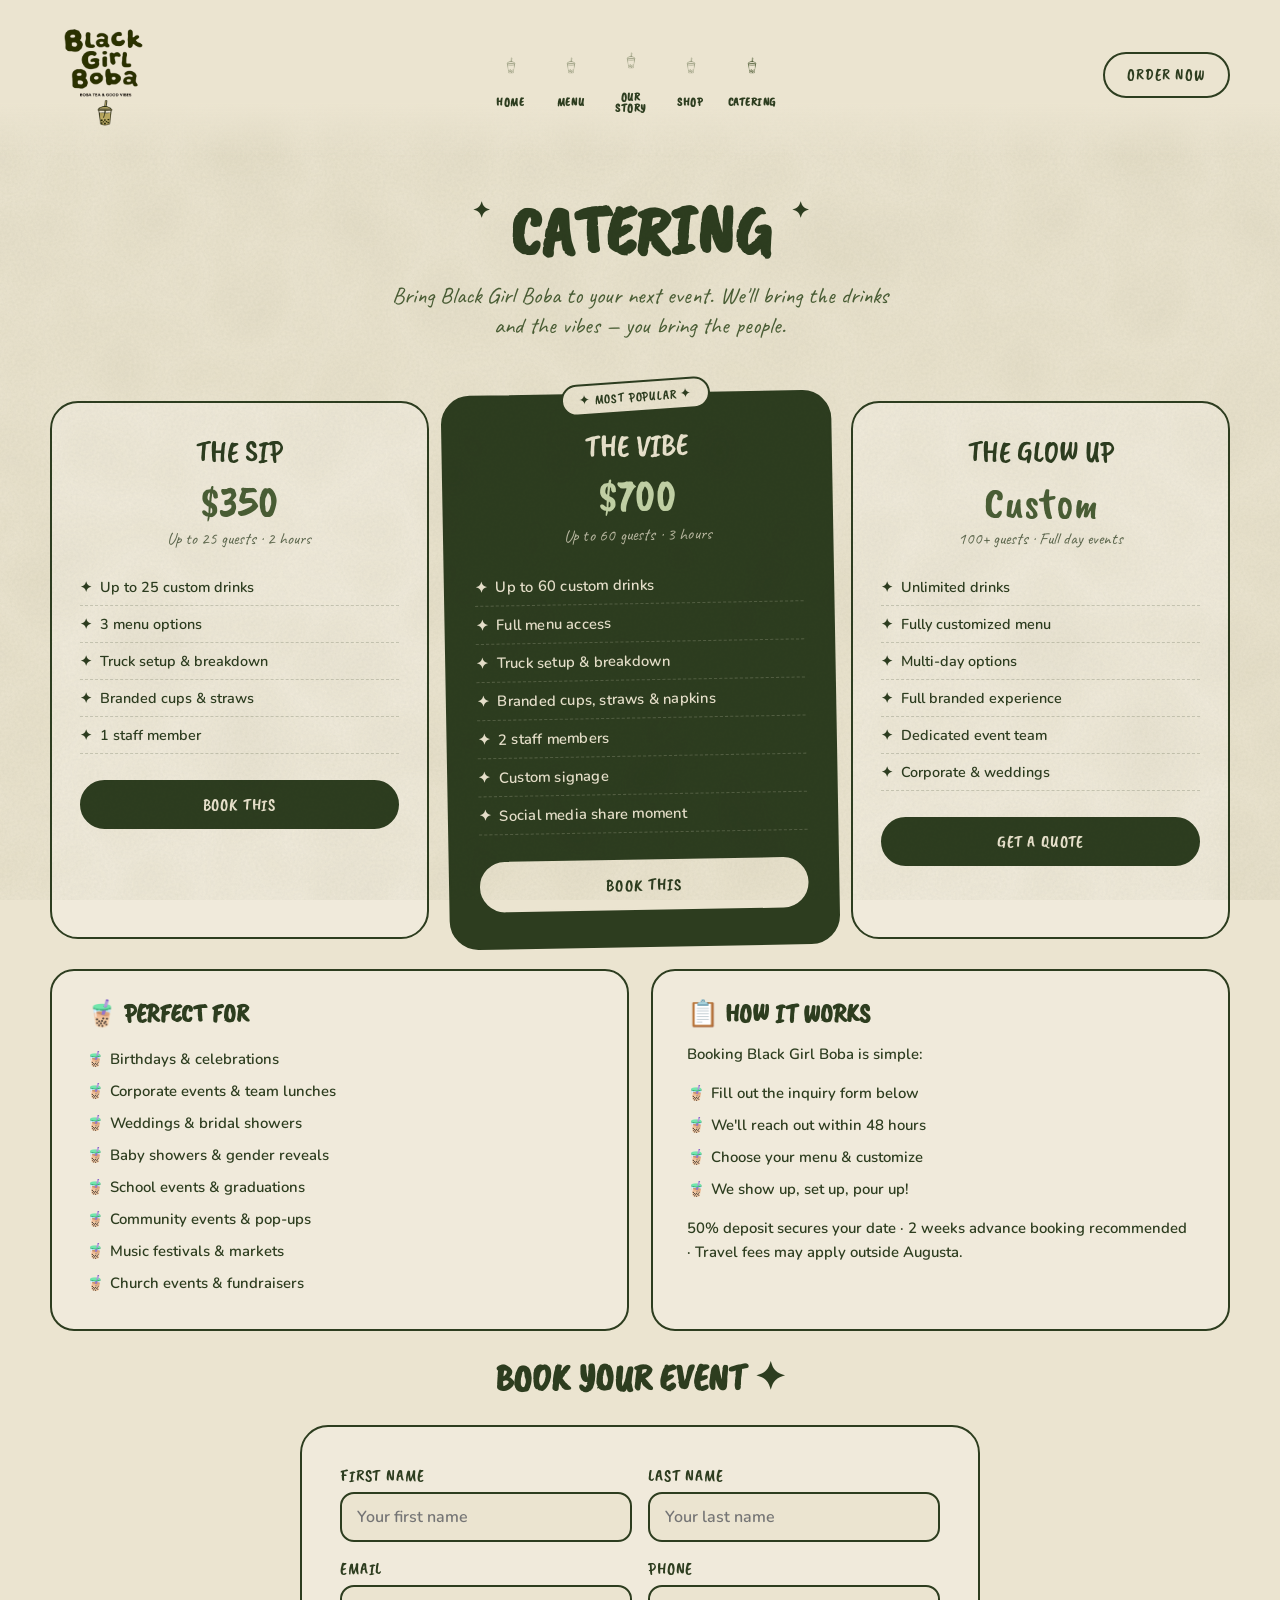
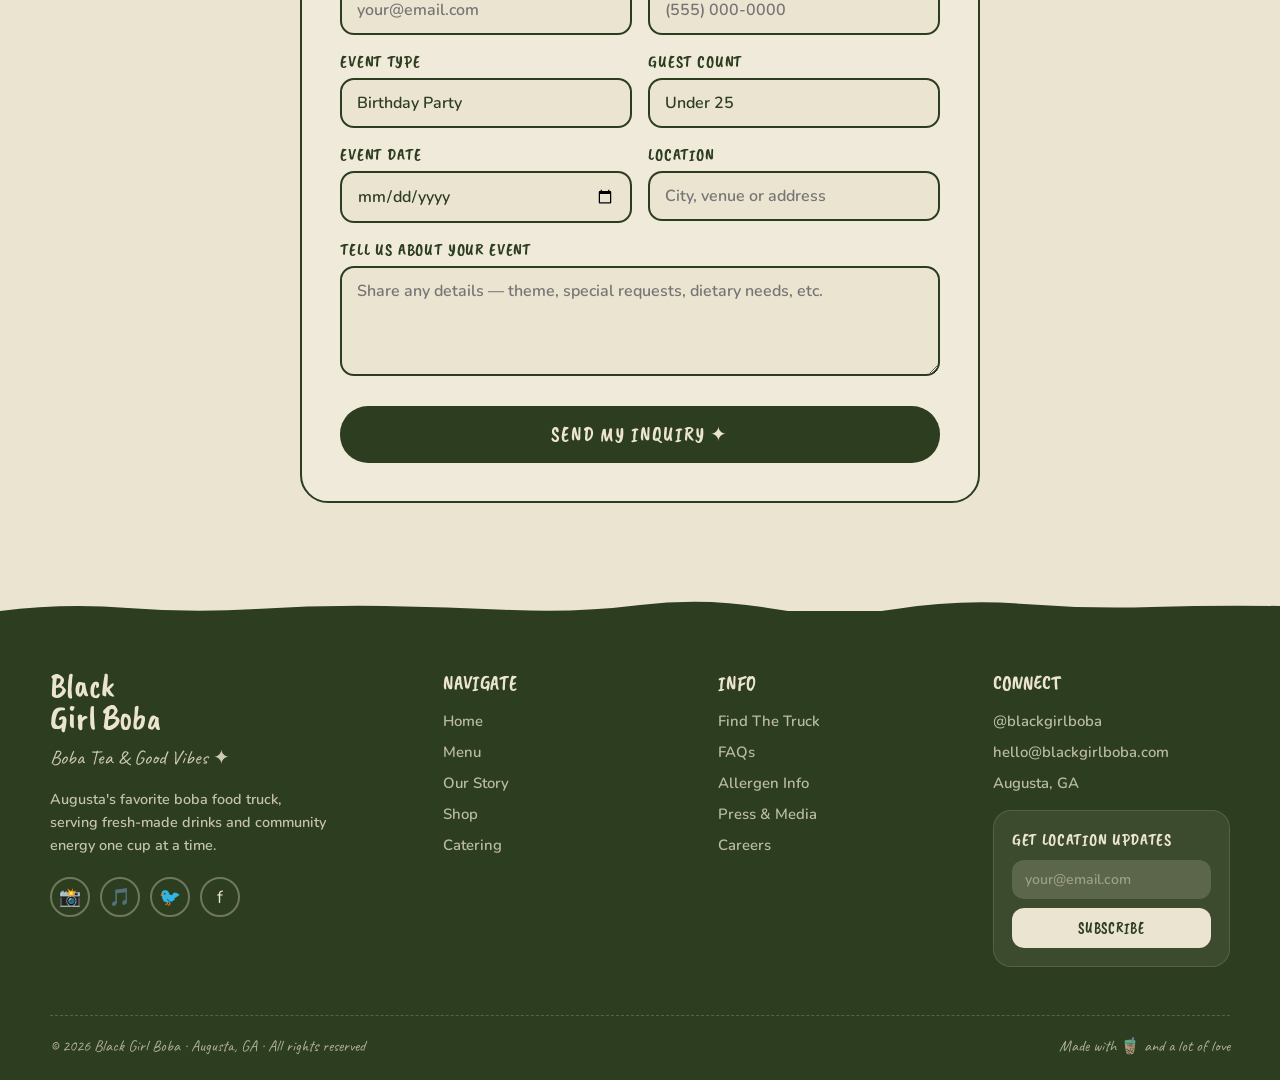
==== catering.html @ 7dc88e36 "Add full Black Girl Boba website" ====
<!DOCTYPE html>
<html lang="en">
<head>
  <meta charset="UTF-8">
  <meta name="viewport" content="width=device-width, initial-scale=1.0">
  <title>Catering — Black Girl Boba</title>
  <meta name="description" content="Book Black Girl Boba for your next event. We bring the drinks and the vibes — you bring the people.">
  <link rel="preconnect" href="https://fonts.googleapis.com">
  <link href="https://fonts.googleapis.com/css2?family=Caveat+Brush&family=Caveat:wght@600;700&family=Nunito:wght@600;700;800;900&display=swap" rel="stylesheet">
  <link rel="stylesheet" href="/css/styles.css?v=2">
</head>
<body data-page="catering">

<!-- ============ SVG SYMBOL DEFS ============ -->
<svg width="0" height="0" style="position:absolute" aria-hidden="true">
  <defs>
    <symbol id="cup-outline" viewBox="0 0 60 70">
      <path d="M 12 14 L 48 14 L 44 64 Q 30 68 16 64 Z" fill="none" stroke="currentColor" stroke-width="2" stroke-linejoin="round" stroke-linecap="round"/>
      <path d="M 10 14 Q 30 10 50 14" fill="none" stroke="currentColor" stroke-width="2" stroke-linecap="round"/>
      <path d="M 14 11 L 14 5 Q 14 3 16 3 L 18 3 Q 20 3 20 5 L 20 11" fill="none" stroke="currentColor" stroke-width="2" stroke-linecap="round"/>
      <path d="M 38 11 L 38 5 Q 38 3 40 3 L 42 3 Q 44 3 44 5 L 44 11" fill="none" stroke="currentColor" stroke-width="2" stroke-linecap="round"/>
    </symbol>
  </defs>
</svg>

<!-- ============ NAV ============ -->
<nav id="site-nav">
  <div class="nav-inner">
    <a class="brand-logo" href="/index.html"><img src="/images/logo.png" alt="Black Girl Boba" class="brand-logo-img"></a>
    <div class="nav-cups">
      <a class="nav-cup" href="/index.html" data-nav="home">
        <img class="cup-svg" src="/images/cup-icon.png" alt="">
        <span class="cup-label">Home</span>
      </a>
      <a class="nav-cup" href="/menu.html" data-nav="menu">
        <img class="cup-svg" src="/images/cup-icon.png" alt="">
        <span class="cup-label">Menu</span>
      </a>
      <a class="nav-cup" href="/story.html" data-nav="story">
        <img class="cup-svg" src="/images/cup-icon.png" alt="">
        <span class="cup-label">Our<br>Story</span>
      </a>
      <a class="nav-cup" href="/shop.html" data-nav="shop">
        <img class="cup-svg" src="/images/cup-icon.png" alt="">
        <span class="cup-label">Shop</span>
      </a>
      <a class="nav-cup" href="/catering.html" data-nav="catering">
        <img class="cup-svg" src="/images/cup-icon.png" alt="">
        <span class="cup-label">Catering</span>
      </a>
    </div>
    <a class="order-pill" href="/menu.html">Order Now</a>
    <button class="hamburger" aria-label="Open menu">
      <span></span><span></span><span></span>
    </button>
  </div>
</nav>

<!-- ============ MOBILE NAV DRAWER ============ -->
<div class="mobile-nav" role="dialog" aria-modal="true" aria-label="Navigation">
  <button class="mobile-nav-close" aria-label="Close menu">✕</button>
  <div class="mobile-nav-logo"><img src="/images/logo.png" alt="Black Girl Boba" class="mobile-logo-img"></div>
  <a href="/index.html"    data-nav="home">Home</a>
  <a href="/menu.html"     data-nav="menu">Menu</a>
  <a href="/story.html"    data-nav="story">Our Story</a>
  <a href="/shop.html"     data-nav="shop">Shop</a>
  <a href="/catering.html" data-nav="catering">Catering</a>
  <a href="/menu.html" class="mobile-order-pill">Order Now</a>
</div>

<!-- ============ PAGE CONTENT ============ -->
<main>
  <div class="page-hero">
    <h1 class="page-hero-title">Catering</h1>
    <p class="page-hero-sub">Bring Black Girl Boba to your next event. We'll bring the drinks and the vibes — you bring the people.</p>
  </div>

  <!-- PACKAGES -->
  <div class="pkgs">
    <div class="pkg">
      <div class="pkg-name">The Sip</div>
      <div class="pkg-price">$350</div>
      <div class="pkg-unit">Up to 25 guests · 2 hours</div>
      <ul class="pkg-list">
        <li>Up to 25 custom drinks</li>
        <li>3 menu options</li>
        <li>Truck setup &amp; breakdown</li>
        <li>Branded cups &amp; straws</li>
        <li>1 staff member</li>
      </ul>
      <a class="pkg-btn" href="#catering-form">Book This</a>
    </div>

    <div class="pkg fav">
      <div class="pkg-fav-tag">✦ Most Popular ✦</div>
      <div class="pkg-name">The Vibe</div>
      <div class="pkg-price">$700</div>
      <div class="pkg-unit">Up to 60 guests · 3 hours</div>
      <ul class="pkg-list">
        <li>Up to 60 custom drinks</li>
        <li>Full menu access</li>
        <li>Truck setup &amp; breakdown</li>
        <li>Branded cups, straws &amp; napkins</li>
        <li>2 staff members</li>
        <li>Custom signage</li>
        <li>Social media share moment</li>
      </ul>
      <a class="pkg-btn" href="#catering-form">Book This</a>
    </div>

    <div class="pkg">
      <div class="pkg-name">The Glow Up</div>
      <div class="pkg-price">Custom</div>
      <div class="pkg-unit">100+ guests · Full day events</div>
      <ul class="pkg-list">
        <li>Unlimited drinks</li>
        <li>Fully customized menu</li>
        <li>Multi-day options</li>
        <li>Full branded experience</li>
        <li>Dedicated event team</li>
        <li>Corporate &amp; weddings</li>
      </ul>
      <a class="pkg-btn" href="#catering-form">Get a Quote</a>
    </div>
  </div>

  <!-- INFO CARDS -->
  <div class="info-cards">
    <div class="info-card">
      <h3>🧋 Perfect For</h3>
      <ul>
        <li>Birthdays &amp; celebrations</li>
        <li>Corporate events &amp; team lunches</li>
        <li>Weddings &amp; bridal showers</li>
        <li>Baby showers &amp; gender reveals</li>
        <li>School events &amp; graduations</li>
        <li>Community events &amp; pop-ups</li>
        <li>Music festivals &amp; markets</li>
        <li>Church events &amp; fundraisers</li>
      </ul>
    </div>
    <div class="info-card">
      <h3>📋 How It Works</h3>
      <p>Booking Black Girl Boba is simple:</p>
      <ul>
        <li>Fill out the inquiry form below</li>
        <li>We'll reach out within 48 hours</li>
        <li>Choose your menu &amp; customize</li>
        <li>We show up, set up, pour up!</li>
      </ul>
      <p style="margin-top:12px">50% deposit secures your date · 2 weeks advance booking recommended · Travel fees may apply outside Augusta.</p>
    </div>
  </div>

  <!-- INQUIRY FORM
       Sign up free at formspree.io → create a form → replace YOUR_FORM_ID below -->
  <div class="form-wrap" id="catering-form">
    <h2>Book Your Event ✦</h2>
    <div class="form-card">
      <form id="inquiry-form" action="https://formspree.io/f/YOUR_FORM_ID" method="POST" novalidate>
        <input type="hidden" name="_subject" value="New Catering Inquiry — Black Girl Boba">

        <div class="form-row-2">
          <div class="fg">
            <label for="first-name">First Name</label>
            <input id="first-name" type="text" name="first_name" placeholder="Your first name" required>
          </div>
          <div class="fg">
            <label for="last-name">Last Name</label>
            <input id="last-name" type="text" name="last_name" placeholder="Your last name" required>
          </div>
        </div>

        <div class="form-row-2">
          <div class="fg">
            <label for="email">Email</label>
            <input id="email" type="email" name="email" placeholder="your@email.com" required>
          </div>
          <div class="fg">
            <label for="phone">Phone</label>
            <input id="phone" type="tel" name="phone" placeholder="(555) 000-0000">
          </div>
        </div>

        <div class="form-row-2">
          <div class="fg">
            <label for="event-type">Event Type</label>
            <select id="event-type" name="event_type">
              <option>Birthday Party</option>
              <option>Corporate Event</option>
              <option>Wedding</option>
              <option>Bridal / Baby Shower</option>
              <option>School / Graduation</option>
              <option>Community Event</option>
              <option>Festival / Market</option>
              <option>Other</option>
            </select>
          </div>
          <div class="fg">
            <label for="guest-count">Guest Count</label>
            <select id="guest-count" name="guest_count">
              <option>Under 25</option>
              <option>25–60</option>
              <option>60–100</option>
              <option>100+</option>
            </select>
          </div>
        </div>

        <div class="form-row-2">
          <div class="fg">
            <label for="event-date">Event Date</label>
            <input id="event-date" type="date" name="event_date">
          </div>
          <div class="fg">
            <label for="location">Location</label>
            <input id="location" type="text" name="location" placeholder="City, venue or address">
          </div>
        </div>

        <div class="fg">
          <label for="details">Tell Us About Your Event</label>
          <textarea id="details" name="details" placeholder="Share any details — theme, special requests, dietary needs, etc."></textarea>
        </div>

        <p id="form-error" class="form-error" style="display:none"></p>
        <button type="submit" class="form-submit" id="form-submit-btn">Send My Inquiry ✦</button>
      </form>
      <div class="form-success" id="form-success">
        <div style="font-size:3rem;margin-bottom:12px">🧋</div>
        <div>Inquiry sent! We'll reach out within 48 hours.</div>
      </div>
    </div>
  </div>
</main>

<!-- ============ FOOTER ============ -->
<footer id="site-footer">
  <div class="foot-inner">
    <div class="foot-top">
      <div>
        <div class="foot-brand">Black<br>Girl Boba</div>
        <div class="foot-tag">Boba Tea &amp; Good Vibes ✦</div>
        <p class="foot-blurb">Augusta's favorite boba food truck, serving fresh-made drinks and community energy one cup at a time.</p>
        <div class="socials">
          <a id="foot-instagram" class="social-btn" href="#" aria-label="Instagram">📸</a>
          <a id="foot-tiktok"    class="social-btn" href="#" aria-label="TikTok">🎵</a>
          <a id="foot-twitter"   class="social-btn" href="#" aria-label="Twitter">🐦</a>
          <a id="foot-facebook"  class="social-btn" href="#" aria-label="Facebook">f</a>
        </div>
      </div>
      <div>
        <div class="foot-col-title">Navigate</div>
        <ul class="foot-links">
          <li><a href="/index.html">Home</a></li>
          <li><a href="/menu.html">Menu</a></li>
          <li><a href="/story.html">Our Story</a></li>
          <li><a href="/shop.html">Shop</a></li>
          <li><a href="/catering.html">Catering</a></li>
        </ul>
      </div>
      <div>
        <div class="foot-col-title">Info</div>
        <ul class="foot-links">
          <li><a href="/index.html#schedule">Find The Truck</a></li>
          <li><a href="#">FAQs</a></li>
          <li><a href="#">Allergen Info</a></li>
          <li><a href="#">Press &amp; Media</a></li>
          <li><a href="#">Careers</a></li>
        </ul>
      </div>
      <div>
        <div class="foot-col-title">Connect</div>
        <ul class="foot-links">
          <li><a href="#">@blackgirlboba</a></li>
          <li><a href="#">hello@blackgirlboba.com</a></li>
          <li><a href="#">Augusta, GA</a></li>
        </ul>
        <div class="foot-news">
          <div class="foot-news-title">Get Location Updates</div>
          <form id="newsletter-form">
            <input type="email" placeholder="your@email.com" required>
            <button type="submit">Subscribe</button>
          </form>
        </div>
      </div>
    </div>
    <div class="foot-bottom">
      <p>© 2026 Black Girl Boba · Augusta, GA · All rights reserved</p>
      <p>Made with 🧋 and a lot of love</p>
    </div>
  </div>
</footer>

<div id="toast"><span id="toast-msg"></span></div>

<script src="/js/main.js?v=2"></script>
<script>
  const form = document.getElementById('inquiry-form');
  const btn  = document.getElementById('form-submit-btn');
  const err  = document.getElementById('form-error');

  form?.addEventListener('submit', async e => {
    e.preventDefault();
    err.style.display = 'none';

    const required = form.querySelectorAll('[required]');
    for (const field of required) {
      if (!field.value.trim()) {
        err.textContent = 'Please fill in all required fields.';
        err.style.display = 'block';
        field.focus();
        return;
      }
    }

    btn.textContent = 'Sending…';
    btn.disabled = true;

    try {
      const res = await fetch(form.action, {
        method: 'POST',
        body: new FormData(form),
        headers: { 'Accept': 'application/json' }
      });
      if (res.ok) {
        form.style.display = 'none';
        document.getElementById('form-success').style.display = 'block';
        showToast("Inquiry sent! We'll reach out in 48 hours ✦");
      } else {
        throw new Error();
      }
    } catch {
      err.textContent = 'Something went wrong. Please email us at hello@blackgirlboba.com';
      err.style.display = 'block';
      btn.textContent = 'Send My Inquiry ✦';
      btn.disabled = false;
    }
  });
</script>
</body>
</html>
---- css/styles.css ----
/* ============================================================
   BLACK GIRL BOBA — Shared Stylesheet
   ============================================================ */

:root {
  --green-dark: #2d3d1f;
  --green-mid: #4a5e35;
  --green-deep: #1f2d15;
  --green-light: #c4d3a8;
  --green-pale: #d8e0c4;
  --cream: #ebe4d0;
  --cream-light: #f0eadb;
  --cream-warm: #e5dcc4;
  --paper: #ebe4d0;
  --ink: #2d3d1f;
  --nav-height: 90px;
}

* { margin: 0; padding: 0; box-sizing: border-box; }

html { scroll-behavior: smooth; }

body {
  font-family: 'Nunito', sans-serif;
  background: var(--paper);
  color: var(--ink);
  overflow-x: hidden;
  position: relative;
}

/* ---- Paper texture overlay ---- */
body::before {
  content: '';
  position: fixed;
  inset: 0;
  background-image: url("data:image/svg+xml,%3Csvg viewBox='0 0 400 400' xmlns='http://www.w3.org/2000/svg'%3E%3Cfilter id='n'%3E%3CfeTurbulence type='fractalNoise' baseFrequency='0.85' numOctaves='3' stitchTiles='stitch'/%3E%3CfeColorMatrix values='0 0 0 0 0.18 0 0 0 0 0.24 0 0 0 0 0.12 0 0 0 0.12 0'/%3E%3C/filter%3E%3Crect width='100%25' height='100%25' filter='url(%23n)'/%3E%3C/svg%3E");
  pointer-events: none;
  z-index: 2;
  mix-blend-mode: multiply;
  opacity: 0.6;
}

body::after {
  content: '';
  position: fixed;
  inset: 0;
  background-image: url("data:image/svg+xml,%3Csvg viewBox='0 0 600 600' xmlns='http://www.w3.org/2000/svg'%3E%3Cfilter id='p'%3E%3CfeTurbulence type='turbulence' baseFrequency='0.015' numOctaves='2'/%3E%3CfeColorMatrix values='0 0 0 0 0.4 0 0 0 0 0.4 0 0 0 0 0.2 0 0 0 0.18 0'/%3E%3C/filter%3E%3Crect width='100%25' height='100%25' filter='url(%23p)'/%3E%3C/svg%3E");
  pointer-events: none;
  z-index: 1;
  mix-blend-mode: multiply;
  opacity: 0.5;
}

/* ============================================================
   NAVIGATION
   ============================================================ */
#site-nav {
  padding: 20px 50px 28px;
  position: relative;
  z-index: 100;
  background: linear-gradient(to bottom, var(--paper) 0%, var(--paper) 65%, transparent 100%);
}

.nav-inner {
  max-width: 1500px;
  margin: 0 auto;
  display: flex;
  align-items: center;
  justify-content: space-between;
  gap: 20px;
}

.brand-logo {
  text-decoration: none;
  flex-shrink: 0;
  display: block;
}

.brand-logo-img {
  height: 110px;
  width: auto;
  display: block;
  border-radius: 16px;
}

.nav-cups {
  display: flex;
  align-items: center;
  gap: 6px;
  flex-wrap: nowrap;
}

.nav-cup {
  background: transparent;
  border: none;
  cursor: pointer;
  display: flex;
  flex-direction: column;
  align-items: center;
  padding: 4px;
  color: var(--green-dark);
  font-family: 'Caveat Brush', cursive;
  font-size: 0.85rem;
  letter-spacing: 0.04em;
  text-transform: uppercase;
  transition: transform 0.2s;
  text-decoration: none;
}

.nav-cup:hover { transform: translateY(-3px) rotate(-2deg); }

.nav-cup .cup-svg { opacity: 0.55; transition: opacity 0.2s; }
.nav-cup:hover .cup-svg,
.nav-cup.active .cup-svg { opacity: 1; }
.nav-cup.active .cup-label { font-weight: 900; }

.cup-svg {
  width: 46px;
  height: 50px;
  margin-bottom: 6px;
  display: block;
}

.cup-label {
  line-height: 0.95;
  text-align: center;
  max-width: 58px;
  font-size: 0.74rem;
  font-weight: 700;
}

.order-pill {
  background: transparent;
  border: 2.5px solid var(--green-dark);
  border-radius: 30px;
  padding: 11px 22px;
  font-family: 'Caveat Brush', cursive;
  font-size: 1rem;
  letter-spacing: 0.06em;
  color: var(--green-dark);
  cursor: pointer;
  text-transform: uppercase;
  text-decoration: none;
  display: inline-block;
  transition: all 0.25s;
  white-space: nowrap;
  flex-shrink: 0;
}

.order-pill:hover {
  background: var(--green-dark);
  color: var(--cream);
  transform: rotate(-1deg);
}

/* ---- Mobile hamburger ---- */
.hamburger {
  display: none;
  flex-direction: column;
  justify-content: center;
  gap: 5px;
  width: 42px;
  height: 42px;
  background: none;
  border: 2px solid var(--green-dark);
  border-radius: 12px;
  cursor: pointer;
  padding: 8px;
  flex-shrink: 0;
}

.hamburger span {
  display: block;
  width: 100%;
  height: 2.5px;
  background: var(--green-dark);
  border-radius: 2px;
  transition: all 0.3s;
  transform-origin: center;
}

.hamburger.open span:nth-child(1) { transform: translateY(7.5px) rotate(45deg); }
.hamburger.open span:nth-child(2) { opacity: 0; transform: scaleX(0); }
.hamburger.open span:nth-child(3) { transform: translateY(-7.5px) rotate(-45deg); }

/* ---- Mobile nav drawer ---- */
.mobile-nav {
  display: none;
  position: fixed;
  inset: 0;
  background: var(--paper);
  z-index: 200;
  flex-direction: column;
  align-items: center;
  justify-content: center;
  gap: 10px;
  opacity: 0;
  pointer-events: none;
  transition: opacity 0.3s;
}

.mobile-nav.open {
  opacity: 1;
  pointer-events: all;
}

.mobile-nav-close {
  position: absolute;
  top: 22px;
  right: 24px;
  background: none;
  border: 2px solid var(--green-dark);
  border-radius: 12px;
  width: 42px;
  height: 42px;
  font-family: 'Caveat Brush', cursive;
  font-size: 1.2rem;
  color: var(--green-dark);
  cursor: pointer;
  display: flex;
  align-items: center;
  justify-content: center;
}

.mobile-nav-logo {
  text-align: center;
  margin-bottom: 20px;
}

.mobile-logo-img {
  height: 130px;
  width: auto;
  border-radius: 20px;
}

.mobile-nav a {
  font-family: 'Caveat Brush', cursive;
  font-size: 2.2rem;
  color: var(--green-dark);
  text-decoration: none;
  text-transform: uppercase;
  letter-spacing: 0.04em;
  padding: 12px 40px;
  border-radius: 20px;
  width: 80%;
  text-align: center;
  transition: all 0.2s;
}

.mobile-nav a:hover,
.mobile-nav a.active { background: var(--green-dark); color: var(--cream); }

.mobile-nav .mobile-order-pill {
  margin-top: 14px;
  background: var(--green-dark);
  color: var(--cream);
  padding: 14px 40px;
  font-size: 1.5rem;
}

/* ============================================================
   PAGE ANIMATIONS
   ============================================================ */
main { animation: fadeIn 0.4s ease; }

@keyframes fadeIn {
  from { opacity: 0; transform: translateY(10px); }
  to   { opacity: 1; transform: translateY(0); }
}

/* ============================================================
   HOME — HERO
   ============================================================ */
.hero {
  position: relative;
  overflow: hidden;
  padding: 90px 8vw 90px;
  display: grid;
  grid-template-columns: 1.1fr 0.6fr;
  gap: 30px;
  align-items: center;
  min-height: 680px;
}

/* cream gradient fades left side for text legibility */
.hero::before {
  content: '';
  position: absolute;
  inset: 0;
  background: linear-gradient(to right,
    rgba(235,228,208,0.82) 0%,
    rgba(235,228,208,0.55) 40%,
    rgba(235,228,208,0.10) 65%,
    transparent 85%);
  z-index: 1;
  pointer-events: none;
}

.hero-bg-photo {
  position: absolute;
  inset: 0;
  width: 100%;
  height: 100%;
  object-fit: cover;
  object-position: center center;
  z-index: 0;
}

.doodle {
  position: absolute;
  pointer-events: none;
  color: var(--green-dark);
  z-index: 2;
}

.doodle-leaves-1 { top: 80px; left: 10px; width: 80px; }
.doodle-leaves-2 { top: 300px; left: 380px; width: 70px; opacity: 0.85; }
.doodle-star-1   { top: 200px; left: 30px; width: 26px; }
.doodle-star-2   { top: 130px; left: 480px; width: 22px; }
.doodle-star-3   { top: 340px; left: 450px; width: 22px; }
.doodle-heart-1  { top: 240px; left: 460px; width: 24px; }
.doodle-spark-1  { top: 80px; right: 280px; width: 18px; }
.doodle-spark-2  { top: 400px; left: 540px; width: 18px; }

.hero-left { position: relative; z-index: 2; padding-top: 20px; }

.hero-headline {
  font-family: 'Caveat Brush', cursive;
  font-size: clamp(3.2rem, 6.5vw, 5.8rem);
  color: var(--green-dark);
  line-height: 0.92;
  letter-spacing: 0.005em;
  margin-bottom: 26px;
  text-transform: uppercase;
}

.hero-sub {
  font-family: 'Caveat', cursive;
  font-size: 1.45rem;
  color: var(--green-dark);
  font-weight: 600;
  line-height: 1.3;
  margin-bottom: 30px;
  max-width: 300px;
}

.hero-ctas {
  display: flex;
  align-items: center;
  gap: 22px;
  flex-wrap: wrap;
}

.cta-cup-small { width: 46px; height: 52px; flex-shrink: 0; }

.btn-solid {
  background: var(--green-dark);
  color: var(--cream);
  border: none;
  border-radius: 35px;
  padding: 14px 30px;
  font-family: 'Caveat Brush', cursive;
  font-size: 1.15rem;
  letter-spacing: 0.06em;
  text-transform: uppercase;
  cursor: pointer;
  text-decoration: none;
  display: inline-block;
  transition: all 0.25s;
}

.btn-solid:hover { background: var(--green-mid); transform: rotate(-1deg) scale(1.02); }

.btn-underline {
  background: none;
  border: none;
  color: var(--green-dark);
  font-family: 'Caveat Brush', cursive;
  font-size: 1.15rem;
  letter-spacing: 0.06em;
  text-transform: uppercase;
  cursor: pointer;
  border-bottom: 2.5px solid var(--green-dark);
  padding-bottom: 3px;
  text-decoration: none;
  transition: all 0.2s;
}

.btn-underline:hover { color: var(--green-mid); }

.hero-center {
  position: relative;
  display: flex;
  justify-content: center;
  align-items: center;
}

.cup-photo {
  width: 100%;
  max-width: 320px;
  aspect-ratio: 3/4;
  filter: drop-shadow(8px 12px 20px rgba(45,61,31,0.25));
}

.cup-photo svg { width: 100%; height: 100%; }

.cup-photo img {
  width: 100%;
  height: 100%;
  object-fit: cover;
  object-position: center center;
  border-radius: 20px;
  display: block;
}

.hero-right {
  display: flex;
  flex-direction: column;
  align-items: center;
  gap: 28px;
  position: relative;
  z-index: 2;
}

.glow-circle {
  width: 160px;
  height: 160px;
  background: var(--green-dark);
  border-radius: 50%;
  display: flex;
  flex-direction: column;
  align-items: center;
  justify-content: center;
  color: var(--cream);
  font-family: 'Caveat Brush', cursive;
  font-size: 1.5rem;
  line-height: 1.0;
  text-transform: uppercase;
  animation: gentleSpin 8s ease-in-out infinite;
}

@keyframes gentleSpin {
  0%, 100% { transform: rotate(-3deg); }
  50%       { transform: rotate(3deg); }
}

.glow-circle svg { width: 34px; height: 38px; margin-top: 6px; }

.thank-you-script {
  font-family: 'Caveat', cursive;
  font-size: 1.6rem;
  color: var(--green-dark);
  font-weight: 700;
  transform: rotate(-4deg);
  margin-top: 10px;
}

/* ============================================================
   HOME — BOTTOM CARDS STRIP
   ============================================================ */
.cards-strip {
  max-width: 1500px;
  margin: 0 auto;
  padding: 20px 50px 0;
  display: grid;
  grid-template-columns: 1fr 1.3fr 1fr;
  gap: 16px;
}

.strip-card {
  border-radius: 24px;
  padding: 36px 32px;
  position: relative;
  overflow: hidden;
  min-height: 280px;
  display: flex;
  flex-direction: column;
  justify-content: space-between;
}

.card-dark  { background: var(--green-dark); color: var(--cream); }
.card-light { background: none; color: var(--cream); display: block; padding: 0; }
.card-photo { background: none; color: var(--green-dark); display: block; padding: 0; }

.card-light-content {
  position: absolute;
  inset: 0;
  z-index: 2;
  display: flex;
  flex-direction: column;
  justify-content: flex-end;
  padding: 28px 26px;
  background: linear-gradient(to top,
    rgba(45,61,31,0.80) 0%,
    rgba(45,61,31,0.45) 55%,
    transparent 100%);
  border-radius: 24px;
}

.card-title {
  font-family: 'Caveat Brush', cursive;
  font-size: 1.6rem;
  line-height: 1.05;
  text-transform: uppercase;
  margin-bottom: 10px;
}

.card-divider {
  width: 50px;
  height: 2.5px;
  background: currentColor;
  margin-bottom: 14px;
  opacity: 0.8;
}

.card-body {
  font-family: 'Caveat', cursive;
  font-size: 1.2rem;
  line-height: 1.3;
  margin-bottom: 18px;
}

.card-link {
  font-family: 'Caveat Brush', cursive;
  font-size: 1rem;
  letter-spacing: 0.08em;
  text-transform: uppercase;
  color: currentColor;
  text-decoration: none;
  border-bottom: 2px solid currentColor;
  padding-bottom: 2px;
  align-self: flex-start;
  background: none;
  border-left: none;
  border-right: none;
  border-top: none;
  cursor: pointer;
}

.card-leaves {
  position: absolute;
  bottom: 20px;
  right: 20px;
  width: 90px;
  opacity: 0.55;
  filter: brightness(0) invert(1) sepia(0.2) brightness(1.05);
}
.strip-cup   { width: 100px; height: 140px; flex-shrink: 0; }

.strip-card-img {
  width: 120px;
  height: 120px;
  object-fit: cover;
  border-radius: 14px;
  flex-shrink: 0;
}

.card-bg-photo {
  position: absolute;
  inset: 0;
  width: 100%;
  height: 100%;
  object-fit: cover;
}

.treat-yourself {
  position: absolute;
  z-index: 2;
  bottom: 24px;
  right: 24px;
  font-family: 'Caveat', cursive;
  font-size: 1.5rem;
  font-weight: 700;
  color: var(--cream);
  background: rgba(45, 61, 31, 0.58);
  backdrop-filter: blur(6px);
  -webkit-backdrop-filter: blur(6px);
  padding: 12px 18px;
  border-radius: 12px;
  text-align: center;
  line-height: 1.1;
}

.treat-yourself::after { content: '→'; display: block; font-size: 1.1rem; margin-top: 4px; }

/* ============================================================
   HOME — FEATURES BAR
   ============================================================ */
.features-bar {
  background: var(--green-dark);
  margin-top: 30px;
  padding: 22px 50px;
  color: var(--cream);
  position: relative;
}

.features-bar::before {
  content: '';
  position: absolute;
  top: -8px;
  left: 0;
  right: 0;
  height: 16px;
  background-image: url("data:image/svg+xml,%3Csvg xmlns='http://www.w3.org/2000/svg' viewBox='0 0 100 16' preserveAspectRatio='none' fill='%232d3d1f'%3E%3Cpath d='M0,16 L0,8 Q5,2 10,6 T20,7 T30,5 T40,8 T50,4 T60,6 T70,7 T80,3 T90,6 T100,5 L100,16 Z'/%3E%3C/svg%3E");
  background-size: 100% 100%;
}

.features-inner {
  max-width: 1400px;
  margin: 0 auto;
  display: flex;
  justify-content: space-around;
  align-items: center;
  gap: 20px;
  flex-wrap: wrap;
}

.feature {
  display: flex;
  align-items: center;
  gap: 12px;
  font-family: 'Caveat Brush', cursive;
  font-size: 1.05rem;
  letter-spacing: 0.06em;
  text-transform: uppercase;
}

.feature svg { width: 26px; height: 26px; }

/* ============================================================
   PAGE HEROES (shared across inner pages)
   ============================================================ */
.page-hero {
  max-width: 1500px;
  margin: 0 auto;
  padding: 40px 50px 30px;
  text-align: center;
  position: relative;
}

.page-hero-title {
  font-family: 'Caveat Brush', cursive;
  font-size: clamp(2.8rem, 5.5vw, 4.8rem);
  color: var(--green-dark);
  line-height: 0.95;
  text-transform: uppercase;
  margin-bottom: 16px;
  position: relative;
  display: inline-block;
}

.page-hero-title::before { content: '✦'; position: absolute; font-size: 1.4rem; top: 2px; left: -38px; color: var(--green-dark); }
.page-hero-title::after  { content: '✦'; position: absolute; font-size: 1.4rem; top: 2px; right: -38px; color: var(--green-dark); }

.page-hero-sub {
  font-family: 'Caveat', cursive;
  font-size: 1.45rem;
  color: var(--green-mid);
  max-width: 520px;
  margin: 0 auto;
  line-height: 1.3;
}

/* ============================================================
   MENU PAGE
   ============================================================ */
.menu-tabs {
  max-width: 1500px;
  margin: 30px auto 20px;
  padding: 0 50px;
  display: flex;
  gap: 12px;
  justify-content: center;
  flex-wrap: wrap;
}

.menu-tab {
  background: transparent;
  border: 2.5px solid var(--green-dark);
  color: var(--green-dark);
  border-radius: 25px;
  padding: 9px 20px;
  font-family: 'Caveat Brush', cursive;
  font-size: 0.95rem;
  letter-spacing: 0.05em;
  text-transform: uppercase;
  cursor: pointer;
  transition: all 0.2s;
}

.menu-tab:hover { transform: translateY(-2px); }
.menu-tab.active { background: var(--green-dark); color: var(--cream); }

.menu-section {
  max-width: 1400px;
  margin: 0 auto;
  padding: 30px 50px;
}

.menu-cat-label {
  font-family: 'Caveat Brush', cursive;
  font-size: 1.9rem;
  color: var(--green-dark);
  text-transform: uppercase;
  margin-bottom: 24px;
  display: flex;
  align-items: center;
  gap: 16px;
}

.menu-cat-label::after {
  content: '';
  flex: 1;
  height: 2px;
  background-image: url("data:image/svg+xml,%3Csvg xmlns='http://www.w3.org/2000/svg' viewBox='0 0 100 4'%3E%3Cpath d='M0,2 Q25,0 50,2 T100,2' stroke='%232d3d1f' stroke-width='2' fill='none' stroke-dasharray='3 3'/%3E%3C/svg%3E");
  background-repeat: repeat-x;
  background-size: 100px 4px;
}

.menu-grid {
  display: grid;
  grid-template-columns: repeat(auto-fill, minmax(280px, 1fr));
  gap: 18px;
}

.menu-item {
  background: var(--cream-light);
  border: 2.5px solid var(--green-dark);
  border-radius: 24px;
  padding: 22px 22px 20px;
  position: relative;
  transition: all 0.25s;
  cursor: pointer;
}

.menu-item:hover {
  transform: translateY(-4px) rotate(-0.5deg);
  box-shadow: 6px 8px 0 var(--green-dark);
}

.menu-item-head {
  display: flex;
  justify-content: space-between;
  align-items: flex-start;
  margin-bottom: 8px;
  gap: 10px;
}

.menu-item-name {
  font-family: 'Caveat Brush', cursive;
  font-size: 1.4rem;
  color: var(--green-dark);
  line-height: 1.0;
  text-transform: uppercase;
  flex: 1;
}

.menu-item-price {
  font-family: 'Caveat Brush', cursive;
  font-size: 1.5rem;
  color: var(--green-mid);
  flex-shrink: 0;
}

.menu-item-desc {
  font-family: 'Caveat', cursive;
  font-size: 1.1rem;
  color: var(--green-dark);
  line-height: 1.3;
  margin-bottom: 14px;
}

.menu-item-pills { display: flex; gap: 6px; flex-wrap: wrap; }

.pill {
  font-family: 'Caveat Brush', cursive;
  font-size: 0.74rem;
  letter-spacing: 0.05em;
  text-transform: uppercase;
  padding: 4px 11px;
  border-radius: 12px;
  border: 1.5px solid var(--green-dark);
}

.pill-pop    { background: var(--green-dark); color: var(--cream); }
.pill-vegan  { background: var(--green-light); color: var(--green-dark); }
.pill-new    { background: var(--cream); color: var(--green-dark); border-color: var(--green-dark); }
.pill-season { background: var(--cream-warm); color: var(--green-dark); }

/* ============================================================
   STORY PAGE
   ============================================================ */
.story-wrap {
  max-width: 860px;
  margin: 0 auto;
  padding: 30px 50px 70px;
}

.story-intro {
  text-align: center;
  padding: 20px 0 44px;
  font-family: 'Caveat', cursive;
  font-size: 1.45rem;
  color: var(--green-dark);
  line-height: 1.4;
}

.story-block {
  background: var(--cream-light);
  border: 2.5px solid var(--green-dark);
  border-radius: 28px;
  padding: 34px 38px;
  margin-bottom: 28px;
  position: relative;
}

.story-block:nth-child(odd)  { transform: rotate(-0.5deg); }
.story-block:nth-child(even) { transform: rotate(0.5deg); }

.story-block-tag {
  font-family: 'Caveat', cursive;
  font-size: 1.1rem;
  color: var(--green-mid);
  margin-bottom: 6px;
}

.story-block-title {
  font-family: 'Caveat Brush', cursive;
  font-size: 1.9rem;
  color: var(--green-dark);
  line-height: 1.0;
  text-transform: uppercase;
  margin-bottom: 14px;
}

.story-block-text {
  font-family: 'Nunito', sans-serif;
  font-size: 1rem;
  color: var(--green-dark);
  line-height: 1.65;
  font-weight: 600;
}

.story-quote {
  background: var(--green-dark);
  color: var(--cream);
  border-radius: 28px;
  padding: 48px;
  text-align: center;
  margin: 36px 0;
  position: relative;
}

.story-quote::before {
  content: '"';
  position: absolute;
  font-family: 'Caveat Brush', cursive;
  font-size: 7rem;
  top: -16px;
  left: 28px;
  opacity: 0.2;
  line-height: 1;
}

.story-quote-text {
  font-family: 'Caveat Brush', cursive;
  font-size: 1.7rem;
  line-height: 1.2;
  text-transform: uppercase;
  margin-bottom: 14px;
}

.story-quote-attr { font-family: 'Caveat', cursive; font-size: 1.2rem; opacity: 0.85; }

.values-grid {
  display: grid;
  grid-template-columns: 1fr 1fr;
  gap: 18px;
  margin-top: 28px;
}

.value-card {
  background: var(--cream-light);
  border: 2.5px solid var(--green-dark);
  border-radius: 24px;
  padding: 26px;
}

.value-cup-icon { width: 46px; height: 52px; margin-bottom: 12px; }

.value-title {
  font-family: 'Caveat Brush', cursive;
  font-size: 1.35rem;
  color: var(--green-dark);
  text-transform: uppercase;
  margin-bottom: 8px;
  line-height: 1.0;
}

.value-text {
  font-family: 'Nunito', sans-serif;
  font-size: 0.92rem;
  color: var(--green-dark);
  line-height: 1.6;
  font-weight: 600;
}

/* ============================================================
   SHOP PAGE
   ============================================================ */
.shop-banner {
  max-width: 1400px;
  margin: 20px auto 28px;
  padding: 0 50px;
  text-align: center;
}

.shop-banner-inner {
  background: var(--green-pale);
  border: 2.5px solid var(--green-dark);
  border-radius: 20px;
  padding: 13px 28px;
  display: inline-block;
  font-family: 'Caveat', cursive;
  font-size: 1.25rem;
  color: var(--green-dark);
  transform: rotate(-1deg);
}

.shop-grid {
  max-width: 1400px;
  margin: 0 auto;
  padding: 0 50px 70px;
  display: grid;
  grid-template-columns: repeat(auto-fill, minmax(270px, 1fr));
  gap: 22px;
}

.shop-item {
  background: var(--cream-light);
  border: 2.5px solid var(--green-dark);
  border-radius: 24px;
  overflow: hidden;
  transition: all 0.25s;
  cursor: pointer;
}

.shop-item:hover {
  transform: translateY(-6px) rotate(-0.5deg);
  box-shadow: 6px 8px 0 var(--green-dark);
}

.shop-img {
  height: 210px;
  display: flex;
  align-items: center;
  justify-content: center;
  border-bottom: 2.5px solid var(--green-dark);
}

.shop-img.bg-dark { background: var(--green-dark); }
.shop-img.bg-pale { background: var(--green-pale); }
.shop-img.bg-warm { background: var(--cream-warm); }

.shop-img svg { width: 60%; height: 60%; }

.shop-img.shop-img-photo { background: none; border-bottom: 2.5px solid var(--green-dark); padding: 0; overflow: hidden; }
.shop-img.shop-img-photo img { width: 100%; height: 100%; object-fit: cover; display: block; }

.shop-body { padding: 20px 22px 22px; }

.shop-name {
  font-family: 'Caveat Brush', cursive;
  font-size: 1.45rem;
  color: var(--green-dark);
  line-height: 1.0;
  text-transform: uppercase;
  margin-bottom: 8px;
}

.shop-desc {
  font-family: 'Caveat', cursive;
  font-size: 1.05rem;
  color: var(--green-dark);
  line-height: 1.3;
  margin-bottom: 16px;
}

.shop-foot { display: flex; justify-content: space-between; align-items: center; }

.shop-price { font-family: 'Caveat Brush', cursive; font-size: 1.5rem; color: var(--green-mid); }

.shop-btn {
  background: var(--green-dark);
  color: var(--cream);
  border: none;
  border-radius: 20px;
  padding: 8px 18px;
  font-family: 'Caveat Brush', cursive;
  font-size: 0.9rem;
  letter-spacing: 0.04em;
  text-transform: uppercase;
  cursor: pointer;
  transition: all 0.2s;
}

.shop-btn:hover { background: var(--green-mid); transform: rotate(-2deg); }

/* ============================================================
   CATERING PAGE
   ============================================================ */
.pkgs {
  max-width: 1400px;
  margin: 30px auto;
  padding: 0 50px;
  display: grid;
  grid-template-columns: repeat(3, 1fr);
  gap: 22px;
}

.pkg {
  background: var(--cream-light);
  border: 2.5px solid var(--green-dark);
  border-radius: 28px;
  padding: 34px 28px;
  text-align: center;
  position: relative;
  transition: all 0.3s;
}

.pkg:hover { transform: translateY(-4px); }

.pkg.fav {
  background: var(--green-dark);
  color: var(--cream);
  transform: scale(1.03) rotate(-1deg);
}

.pkg.fav:hover { transform: scale(1.04) rotate(-1deg) translateY(-4px); }

.pkg-fav-tag {
  position: absolute;
  top: -14px;
  left: 50%;
  transform: translateX(-50%) rotate(-3deg);
  background: var(--cream);
  color: var(--green-dark);
  border: 2.5px solid var(--green-dark);
  border-radius: 18px;
  padding: 5px 15px;
  font-family: 'Caveat Brush', cursive;
  font-size: 0.82rem;
  letter-spacing: 0.05em;
  text-transform: uppercase;
  white-space: nowrap;
}

.pkg-name {
  font-family: 'Caveat Brush', cursive;
  font-size: 1.9rem;
  line-height: 1.0;
  text-transform: uppercase;
  margin-bottom: 12px;
  color: var(--green-dark);
}

.pkg.fav .pkg-name { color: var(--cream); }

.pkg-price {
  font-family: 'Caveat Brush', cursive;
  font-size: 2.8rem;
  color: var(--green-mid);
  line-height: 1.0;
  margin-bottom: 4px;
}

.pkg.fav .pkg-price { color: var(--green-light); }

.pkg-unit { font-family: 'Caveat', cursive; font-size: 1.05rem; opacity: 0.75; margin-bottom: 20px; }

.pkg-list { list-style: none; text-align: left; margin-bottom: 26px; }

.pkg-list li {
  font-family: 'Nunito', sans-serif;
  font-size: 0.9rem;
  font-weight: 600;
  padding: 8px 0;
  border-bottom: 1.5px dashed rgba(45,61,31,0.2);
  display: flex;
  align-items: flex-start;
  gap: 8px;
}

.pkg.fav .pkg-list li { border-bottom-color: rgba(235,228,208,0.2); }
.pkg-list li::before { content: '✦'; flex-shrink: 0; }

.pkg-btn {
  background: var(--green-dark);
  color: var(--cream);
  border: 2.5px solid var(--green-dark);
  border-radius: 28px;
  padding: 12px 26px;
  font-family: 'Caveat Brush', cursive;
  font-size: 1.05rem;
  letter-spacing: 0.05em;
  text-transform: uppercase;
  cursor: pointer;
  transition: all 0.25s;
  width: 100%;
  text-decoration: none;
  display: inline-block;
}

.pkg-btn:hover { background: var(--green-mid); }
.pkg.fav .pkg-btn { background: var(--cream); color: var(--green-dark); border-color: var(--cream); }
.pkg.fav .pkg-btn:hover { background: var(--green-pale); }

.info-cards {
  max-width: 1400px;
  margin: 28px auto;
  padding: 0 50px;
  display: grid;
  grid-template-columns: 1fr 1fr;
  gap: 22px;
}

.info-card {
  background: var(--cream-light);
  border: 2.5px solid var(--green-dark);
  border-radius: 24px;
  padding: 30px 34px;
}

.info-card h3 {
  font-family: 'Caveat Brush', cursive;
  font-size: 1.6rem;
  color: var(--green-dark);
  text-transform: uppercase;
  margin-bottom: 16px;
  line-height: 1.0;
}

.info-card ul { list-style: none; }

.info-card ul li {
  font-family: 'Nunito', sans-serif;
  font-size: 0.93rem;
  font-weight: 600;
  color: var(--green-dark);
  padding: 6px 0;
  padding-left: 24px;
  position: relative;
}

.info-card ul li::before { content: '🧋'; position: absolute; left: 0; }

.info-card p {
  font-family: 'Nunito', sans-serif;
  font-size: 0.93rem;
  color: var(--green-dark);
  line-height: 1.6;
  font-weight: 600;
  margin-bottom: 10px;
}

/* Catering form */
.form-wrap {
  max-width: 780px;
  margin: 28px auto;
  padding: 0 50px 80px;
}

.form-wrap h2 {
  font-family: 'Caveat Brush', cursive;
  font-size: 2.4rem;
  color: var(--green-dark);
  text-align: center;
  text-transform: uppercase;
  margin-bottom: 28px;
  line-height: 1.0;
}

.form-card {
  background: var(--cream-light);
  border: 2.5px solid var(--green-dark);
  border-radius: 28px;
  padding: 38px;
}

.form-row-2 { display: grid; grid-template-columns: 1fr 1fr; gap: 16px; }

.fg { margin-bottom: 16px; }

.fg label {
  display: block;
  font-family: 'Caveat Brush', cursive;
  font-size: 1.05rem;
  color: var(--green-dark);
  letter-spacing: 0.05em;
  text-transform: uppercase;
  margin-bottom: 6px;
}

.fg input,
.fg select,
.fg textarea {
  width: 100%;
  padding: 12px 15px;
  border: 2px solid var(--green-dark);
  border-radius: 14px;
  background: var(--cream);
  font-family: 'Nunito', sans-serif;
  font-size: 1rem;
  font-weight: 600;
  color: var(--green-dark);
  outline: none;
  transition: all 0.2s;
  -webkit-appearance: none;
  appearance: none;
}

.fg input:focus,
.fg select:focus,
.fg textarea:focus {
  background: white;
  box-shadow: 4px 4px 0 var(--green-dark);
}

.fg textarea { resize: vertical; min-height: 110px; }

.form-submit {
  width: 100%;
  background: var(--green-dark);
  color: var(--cream);
  border: none;
  border-radius: 28px;
  padding: 16px;
  font-family: 'Caveat Brush', cursive;
  font-size: 1.25rem;
  letter-spacing: 0.06em;
  text-transform: uppercase;
  cursor: pointer;
  transition: all 0.25s;
  margin-top: 8px;
}

.form-submit:hover { background: var(--green-mid); transform: rotate(-1deg); }

.form-error { color: #c0392b; font-family: 'Caveat', cursive; font-size: 1rem; margin-top: 10px; text-align: center; }
.form-success { display: none; text-align: center; font-family: 'Caveat Brush', cursive; font-size: 1.5rem; color: var(--green-dark); text-transform: uppercase; padding: 20px; }

/* ============================================================
   SCHEDULE BLOCK (home page)
   ============================================================ */
.schedule-grid {
  display: grid;
  grid-template-columns: repeat(auto-fit, minmax(190px, 1fr));
  gap: 14px;
  margin-top: 20px;
}

.schedule-slot {
  background: rgba(235,228,208,0.1);
  border: 1.5px dashed rgba(235,228,208,0.3);
  border-radius: 18px;
  padding: 18px;
}

.schedule-days  { font-family: 'Caveat Brush', cursive; font-size: 1.25rem; text-transform: uppercase; }
.schedule-info  { font-family: 'Caveat', cursive; font-size: 1.05rem; opacity: 0.85; margin-top: 4px; }

/* ============================================================
   FOOTER
   ============================================================ */
#site-footer {
  background: var(--green-dark);
  color: var(--cream);
  padding: 60px 50px 24px;
  position: relative;
}

#site-footer::before {
  content: '';
  position: absolute;
  top: -10px;
  left: 0;
  right: 0;
  height: 20px;
  background-image: url("data:image/svg+xml,%3Csvg xmlns='http://www.w3.org/2000/svg' viewBox='0 0 100 20' preserveAspectRatio='none' fill='%232d3d1f'%3E%3Cpath d='M0,20 L0,10 Q5,2 10,7 T20,8 T30,5 T40,9 T50,4 T60,7 T70,8 T80,3 T90,6 T100,5 L100,20 Z'/%3E%3C/svg%3E");
  background-size: 100% 100%;
}

.foot-inner { max-width: 1400px; margin: 0 auto; }

.foot-top {
  display: grid;
  grid-template-columns: 1.5fr 1fr 1fr 1fr;
  gap: 38px;
  margin-bottom: 48px;
}

.foot-brand { font-family: 'Caveat Brush', cursive; font-size: 2.1rem; line-height: 0.95; margin-bottom: 10px; }
.foot-tag   { font-family: 'Caveat', cursive; font-size: 1.25rem; opacity: 0.85; margin-bottom: 18px; }

.foot-blurb {
  font-family: 'Nunito', sans-serif;
  font-size: 0.9rem;
  font-weight: 600;
  line-height: 1.6;
  opacity: 0.8;
  margin-bottom: 20px;
  max-width: 280px;
}

.socials { display: flex; gap: 10px; }

.social-btn {
  width: 40px;
  height: 40px;
  border: 2px solid rgba(235,228,208,0.35);
  border-radius: 50%;
  display: flex;
  align-items: center;
  justify-content: center;
  color: var(--cream);
  text-decoration: none;
  font-size: 1.1rem;
  transition: all 0.2s;
}

.social-btn:hover { background: rgba(235,228,208,0.15); transform: rotate(-5deg); }

.foot-col-title { font-family: 'Caveat Brush', cursive; font-size: 1.25rem; margin-bottom: 14px; text-transform: uppercase; }

.foot-links { list-style: none; display: flex; flex-direction: column; gap: 9px; }

.foot-links a,
.foot-links button {
  font-family: 'Nunito', sans-serif;
  font-size: 0.93rem;
  font-weight: 600;
  color: var(--cream);
  opacity: 0.75;
  text-decoration: none;
  background: none;
  border: none;
  padding: 0;
  text-align: left;
  cursor: pointer;
  transition: all 0.2s;
}

.foot-links a:hover,
.foot-links button:hover { opacity: 1; transform: translateX(3px); }

.foot-news {
  background: rgba(235,228,208,0.08);
  border: 1.5px solid rgba(235,228,208,0.15);
  border-radius: 18px;
  padding: 18px;
  margin-top: 16px;
}

.foot-news-title {
  font-family: 'Caveat Brush', cursive;
  font-size: 1.05rem;
  letter-spacing: 0.04em;
  text-transform: uppercase;
  margin-bottom: 10px;
}

.foot-news input {
  width: 100%;
  padding: 10px 13px;
  border-radius: 12px;
  border: none;
  background: rgba(235,228,208,0.18);
  color: var(--cream);
  outline: none;
  font-family: 'Nunito', sans-serif;
  font-size: 0.88rem;
  font-weight: 600;
  margin-bottom: 9px;
}

.foot-news input::placeholder { color: rgba(235,228,208,0.45); }

.foot-news button {
  width: 100%;
  background: var(--cream);
  color: var(--green-dark);
  border: none;
  border-radius: 12px;
  padding: 10px;
  font-family: 'Caveat Brush', cursive;
  font-size: 0.95rem;
  letter-spacing: 0.05em;
  text-transform: uppercase;
  cursor: pointer;
  transition: all 0.2s;
}

.foot-news button:hover { background: var(--green-pale); }

.foot-bottom {
  border-top: 1.5px dashed rgba(235,228,208,0.22);
  padding-top: 20px;
  display: flex;
  justify-content: space-between;
  align-items: center;
  flex-wrap: wrap;
  gap: 12px;
}

.foot-bottom p { font-family: 'Caveat', cursive; font-size: 1rem; opacity: 0.68; }

/* ============================================================
   TOAST NOTIFICATION
   ============================================================ */
#toast {
  position: fixed;
  bottom: 28px;
  right: 28px;
  background: var(--green-dark);
  color: var(--cream);
  padding: 15px 24px;
  border-radius: 25px;
  font-family: 'Caveat Brush', cursive;
  font-size: 1.1rem;
  letter-spacing: 0.04em;
  text-transform: uppercase;
  transform: translateY(120px) rotate(-2deg);
  opacity: 0;
  transition: all 0.4s cubic-bezier(0.34, 1.56, 0.64, 1);
  z-index: 10001;
  box-shadow: 4px 6px 0 var(--green-deep);
  border: 2.5px solid var(--cream);
  max-width: 320px;
}

#toast.show { transform: translateY(0) rotate(-2deg); opacity: 1; }

/* ============================================================
   LOADING STATE
   ============================================================ */
.loading-placeholder {
  grid-column: 1 / -1;
  text-align: center;
  font-family: 'Caveat', cursive;
  font-size: 1.4rem;
  color: var(--green-mid);
  padding: 40px;
  opacity: 0.7;
}

/* ============================================================
   UTILITY
   ============================================================ */
.section-pad { padding-top: 60px; padding-bottom: 80px; }
.text-center { text-align: center; }

/* ============================================================
   RESPONSIVE — 1100px
   ============================================================ */
@media (max-width: 1100px) {
  .hero { padding: 70px 6vw; }
  .cards-strip { grid-template-columns: 1fr; max-width: 600px; }
  .nav-cups { display: none; }
  .hamburger { display: flex; }
}

/* ============================================================
   RESPONSIVE — 900px
   ============================================================ */
@media (max-width: 900px) {
  .pkgs { grid-template-columns: 1fr; max-width: 480px; margin: 30px auto; }
  .pkg.fav { transform: scale(1) rotate(0deg); }
  .pkg.fav:hover { transform: translateY(-4px); }
}

/* ============================================================
   RESPONSIVE — 768px
   ============================================================ */
@media (max-width: 768px) {
  #site-nav { padding: 16px 20px 10px; }

  .brand-logo { font-size: 1.8rem; }

  .order-pill { display: none; }

  .hero {
    grid-template-columns: 1fr;
    padding: 40px 20px 48px;
    min-height: 500px;
    gap: 20px;
  }

  .hero-right {
    flex-direction: row;
    justify-content: center;
    gap: 24px;
    flex-wrap: wrap;
  }

  .hero-headline { font-size: clamp(2.8rem, 12vw, 4rem); }
  .hero-sub { max-width: 100%; }

  .hero::before {
    background: linear-gradient(to bottom,
      rgba(235,228,208,0.88) 0%,
      rgba(235,228,208,0.65) 60%,
      rgba(235,228,208,0.25) 100%);
  }

  .glow-circle { width: 130px; height: 130px; font-size: 1.2rem; }

  .cards-strip,
  .menu-section,
  .shop-grid,
  .pkgs,
  .info-cards,
  .form-wrap {
    padding-left: 20px;
    padding-right: 20px;
  }

  .cards-strip { max-width: 100%; }
  .info-cards  { grid-template-columns: 1fr; }
  .values-grid { grid-template-columns: 1fr; }
  .form-row-2  { grid-template-columns: 1fr; }

  .page-hero { padding: 30px 20px 20px; }
  .page-hero-title::before,
  .page-hero-title::after { display: none; }

  .story-wrap { padding: 20px 20px 50px; }
  .story-block { padding: 26px 24px; }
  .story-quote { padding: 36px 28px; }

  .features-bar { padding: 20px 20px; }
  .features-inner { gap: 14px; }

  .foot-top {
    grid-template-columns: 1fr 1fr;
    gap: 28px;
  }

  #site-footer { padding: 50px 20px 20px; }

  .menu-tabs { padding: 0 20px; }
}

/* ============================================================
   RESPONSIVE — 500px
   ============================================================ */
@media (max-width: 500px) {
  .foot-top { grid-template-columns: 1fr; }
  .features-inner { flex-direction: column; gap: 14px; }
  .hero-right { flex-direction: column; align-items: center; }
  .strip-card { min-height: unset; }
  .card-photo,
  .card-light { grid-template-columns: 1fr; }
  .strip-cup,
  .strip-tote { width: 80px; height: auto; }
  .shop-grid { grid-template-columns: 1fr 1fr; gap: 14px; }
  .shop-grid .shop-img { height: 150px; }
  .shop-btn { padding: 7px 12px; font-size: 0.8rem; }
  .menu-tab { padding: 8px 14px; font-size: 0.85rem; }
}
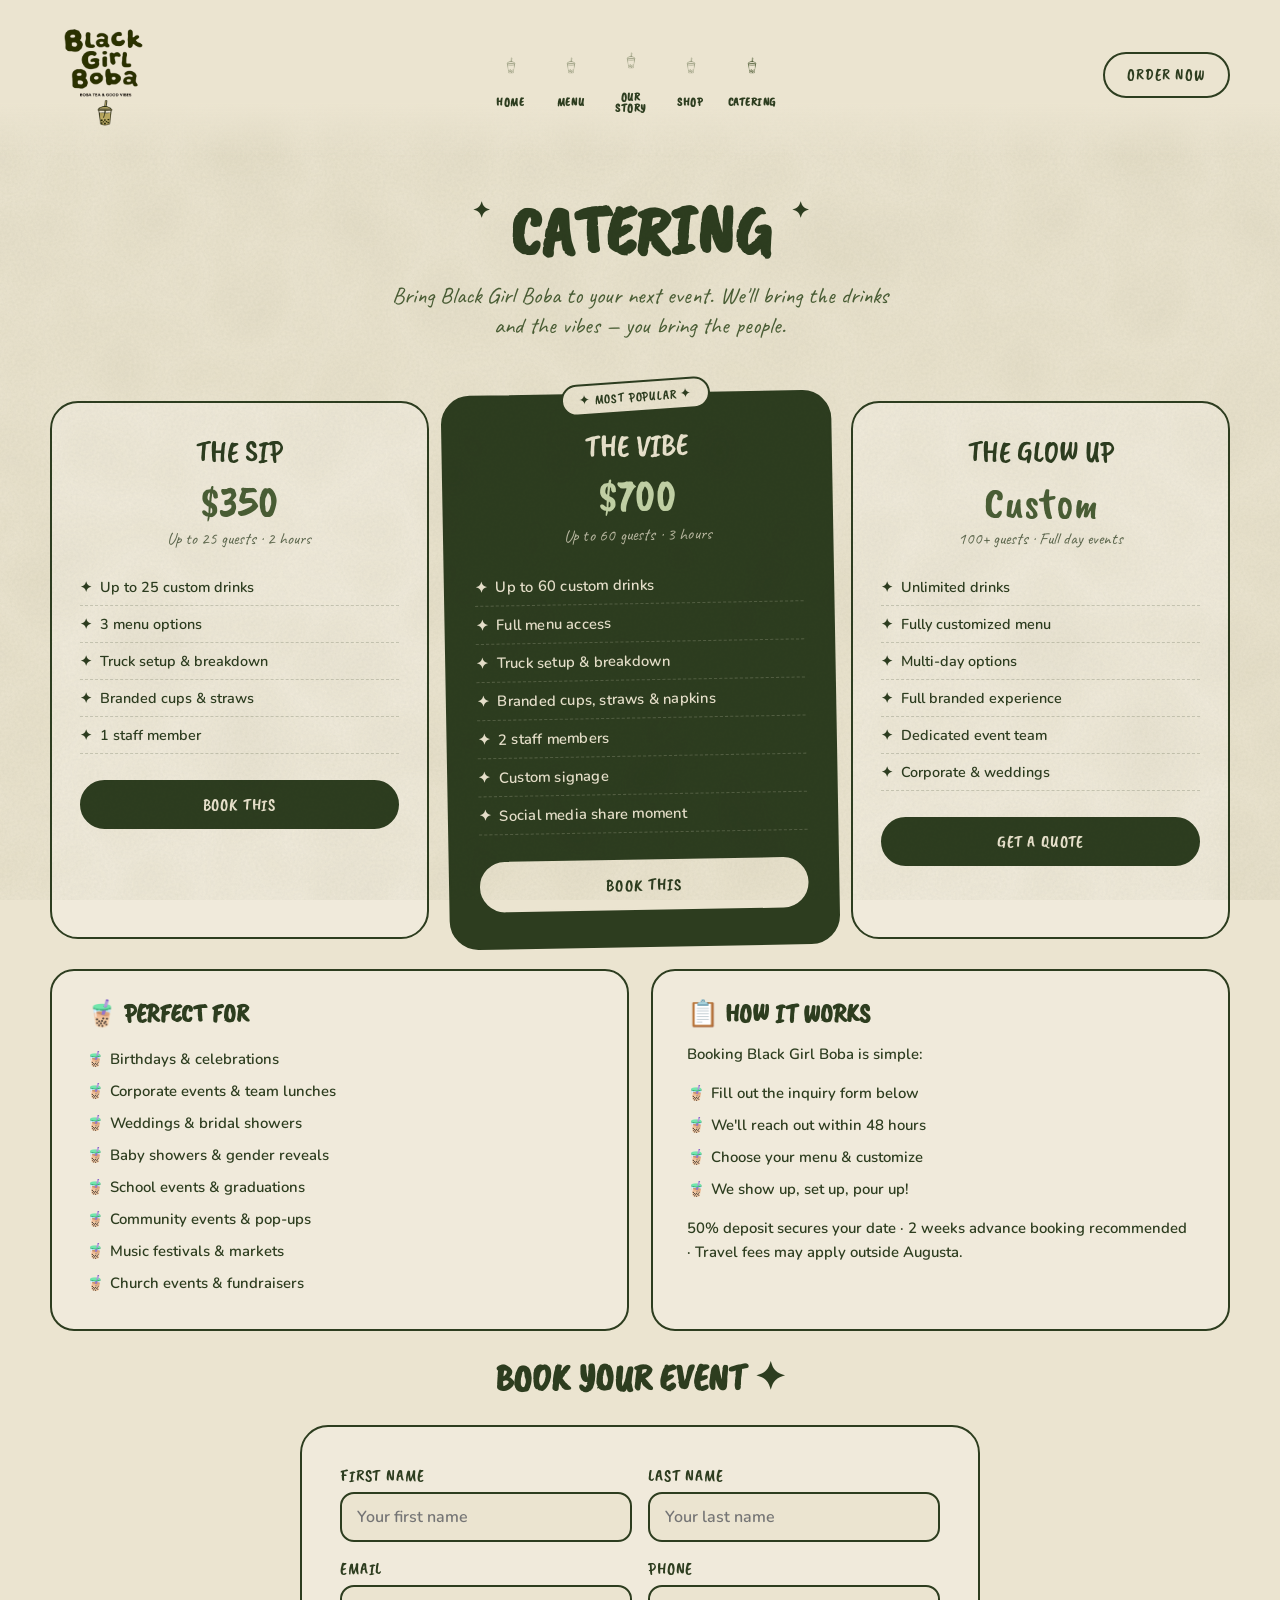
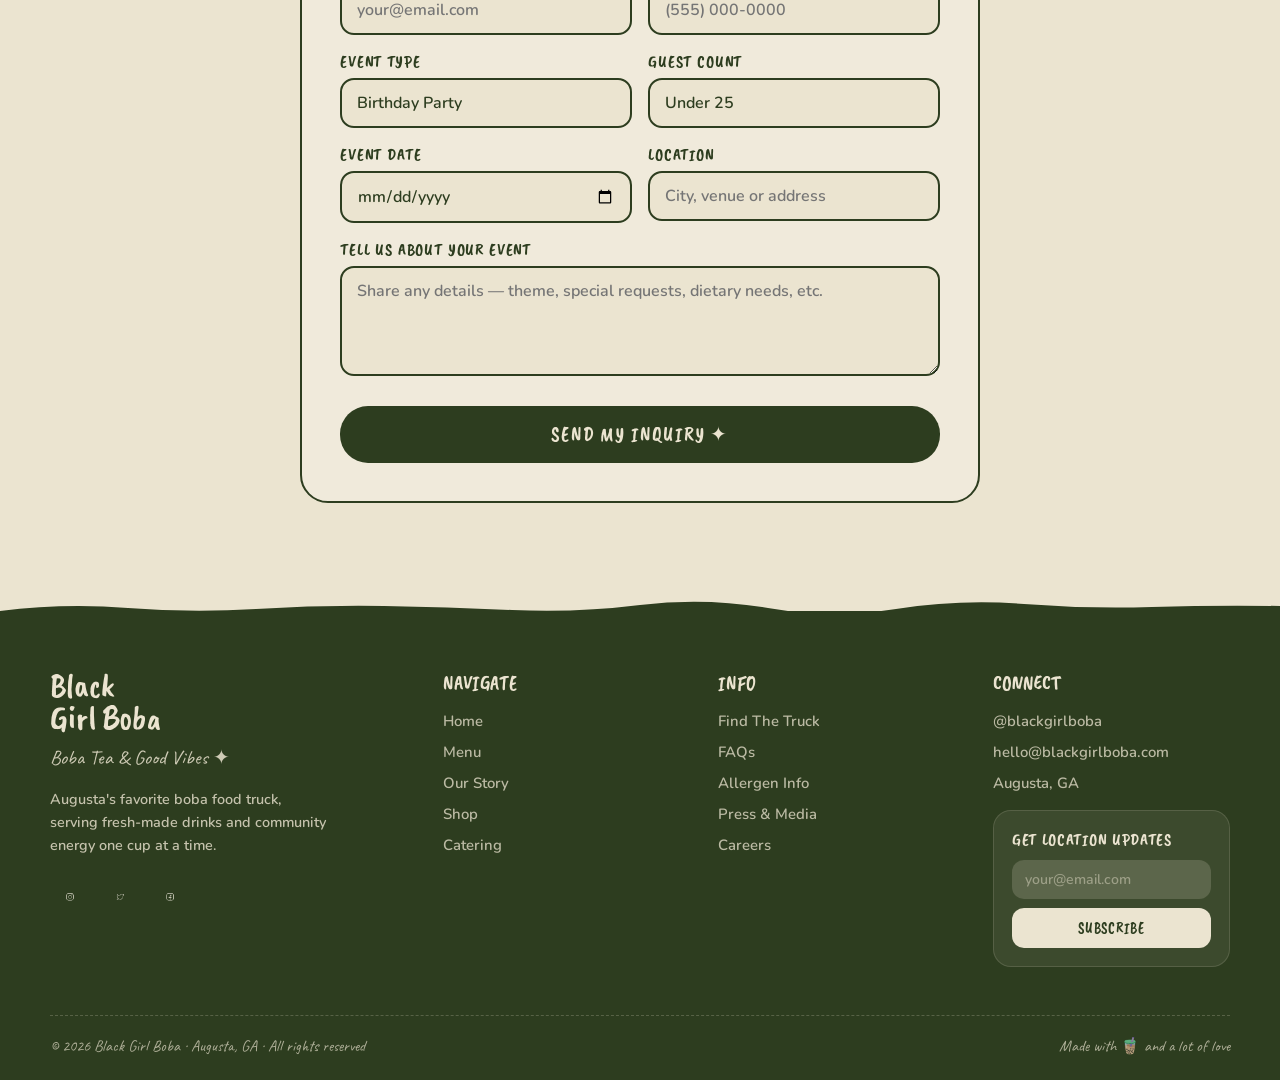
==== commit c56ba226: "Replace social emoji icons with PNG images, remove TikTok icon" ====
--- a/catering.html
+++ b/catering.html
@@ -7,7 +7,7 @@
   <meta name="description" content="Book Black Girl Boba for your next event. We bring the drinks and the vibes — you bring the people.">
   <link rel="preconnect" href="https://fonts.googleapis.com">
   <link href="https://fonts.googleapis.com/css2?family=Caveat+Brush&family=Caveat:wght@600;700&family=Nunito:wght@600;700;800;900&display=swap" rel="stylesheet">
-  <link rel="stylesheet" href="/css/styles.css?v=2">
+  <link rel="stylesheet" href="/css/styles.css?v=4">
 </head>
 <body data-page="catering">
 
@@ -243,10 +243,9 @@
         <div class="foot-tag">Boba Tea &amp; Good Vibes ✦</div>
         <p class="foot-blurb">Augusta's favorite boba food truck, serving fresh-made drinks and community energy one cup at a time.</p>
         <div class="socials">
-          <a id="foot-instagram" class="social-btn" href="#" aria-label="Instagram">📸</a>
-          <a id="foot-tiktok"    class="social-btn" href="#" aria-label="TikTok">🎵</a>
-          <a id="foot-twitter"   class="social-btn" href="#" aria-label="Twitter">🐦</a>
-          <a id="foot-facebook"  class="social-btn" href="#" aria-label="Facebook">f</a>
+          <a id="foot-instagram" class="social-btn" href="#" aria-label="Instagram"><img src="/images/icon-instagram.png" alt="Instagram"></a>
+          <a id="foot-twitter"   class="social-btn" href="#" aria-label="Twitter"><img src="/images/icon-twitter.png" alt="Twitter"></a>
+          <a id="foot-facebook"  class="social-btn" href="#" aria-label="Facebook"><img src="/images/icon-facebook.png" alt="Facebook"></a>
         </div>
       </div>
       <div>
--- a/css/styles.css
+++ b/css/styles.css
@@ -1317,16 +1317,15 @@
 .social-btn {
   width: 40px;
   height: 40px;
-  border: 2px solid rgba(235,228,208,0.35);
-  border-radius: 50%;
   display: flex;
   align-items: center;
   justify-content: center;
-  color: var(--cream);
   text-decoration: none;
-  font-size: 1.1rem;
   transition: all 0.2s;
 }
+
+.social-btn img { width: 36px; height: 36px; object-fit: contain; opacity: 0.75; transition: opacity 0.2s; }
+.social-btn:hover img { opacity: 1; }
 
 .social-btn:hover { background: rgba(235,228,208,0.15); transform: rotate(-5deg); }
 
